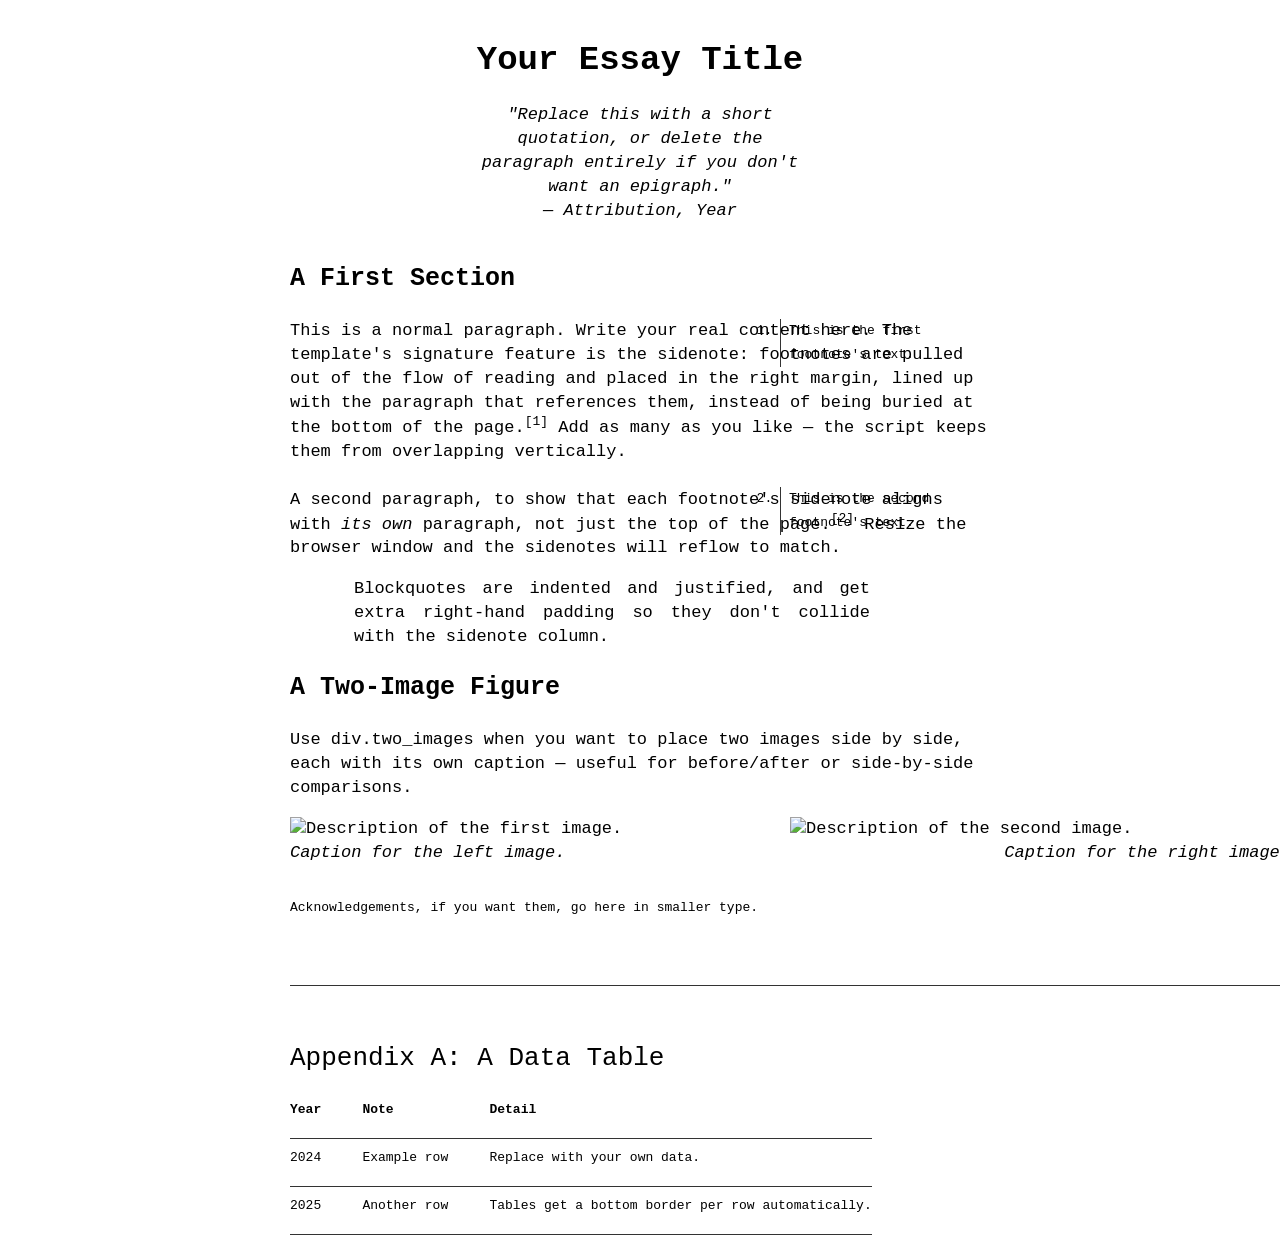
==== index.html @ 44afd7f2 "Initial website" ====
<!--
    Copyright (C) 2026  Your Name

    This file is part of [Your Page Name].

    This program is free software: you can redistribute it and/or modify
    it under the terms of the GNU General Public License as published by
    the Free Software Foundation, either version 3 of the License, or
    (at your option) any later version. See LICENSE for the full text.
-->
<!doctype html>
<html lang="en">
<head>
  <meta charset="utf-8">
  <meta name="viewport" content="width=device-width, initial-scale=1">
  <title>Your Essay Title</title>
  <meta name="description" content="A one-sentence description of this page, used by search engines and link previews.">

  <link rel="stylesheet" href="style.css">
  <link rel="stylesheet" href="sidenotes.css">
</head>
<body>

<div id="article">
  <header>
    <h1>Your Essay Title</h1>

    <p class="epigraph">"Replace this with a short quotation, or delete the paragraph
      entirely if you don't want an epigraph."<br>
      &mdash; Attribution, Year</p>
  </header>

  <h2 id="first-section">A First Section</h2>

  <p>This is a normal paragraph. Write your real content here. The template's
    signature feature is the sidenote: footnotes are pulled out of the flow of
    reading and placed in the right margin, lined up with the paragraph that
    references them, instead of being buried at the bottom of the page.<a
      href="#fn-example" id="fnref-example" class="footnote">1</a> Add as many
    as you like &mdash; the script keeps them from overlapping vertically.</p>

  <p>A second paragraph, to show that each footnote's sidenote aligns with
    <em>its own</em> paragraph, not just the top of the page.<a href="#fn-second"
      id="fnref-second" class="footnote">2</a> Resize the browser window and the
    sidenotes will reflow to match.</p>

  <blockquote>
    Blockquotes are indented and justified, and get extra right-hand padding so
    they don't collide with the sidenote column.
  </blockquote>

  <h2 id="images">A Two-Image Figure</h2>

  <p>Use <code>div.two_images</code> when you want to place two images side by
    side, each with its own caption &mdash; useful for before/after or
    side-by-side comparisons.</p>

  <div class="two_images">
    <figure>
      <img src="your-image-1.jpg" width="500" alt="Description of the first image.">
      <figcaption>Caption for the left image.</figcaption>
    </figure>
    <figure>
      <img src="your-image-2.jpg" width="500" alt="Description of the second image.">
      <figcaption>Caption for the right image.</figcaption>
    </figure>
  </div>

  <p class="ack">Acknowledgements, if you want them, go here in smaller type.</p>

  <div class="footnotes">
    <ol>
      <li id="fn-example">
        <p>This is the first footnote's text. <a href="#fnref-example"
          class="reversefootnote">&#8617;</a></p>
      </li>
      <li id="fn-second">
        <p>This is the second footnote's text. <a href="#fnref-second"
          class="reversefootnote">&#8617;</a></p>
      </li>
    </ol>
  </div>

  <div id="appendix">
    <h2 id="appendix-a">Appendix A: A Data Table</h2>
    <table>
      <tr><th>Year</th><th>Note</th><th>Detail</th></tr>
      <tr><td>2024</td><td>Example row</td><td>Replace with your own data.</td></tr>
      <tr><td>2025</td><td>Another row</td><td>Tables get a bottom border per row automatically.</td></tr>
    </table>
  </div>

</div>

<script src="sidenotes.js"></script>
</body>
</html>
---- style.css ----
/*
    style.css -- base article typography and layout

    Copyright (C) 2026  Your Name

    This program is free software: you can redistribute it and/or modify
    it under the terms of the GNU General Public License as published by
    the Free Software Foundation, either version 3 of the License, or
    (at your option) any later version. See LICENSE for the full text.
*/

* {
    -moz-box-sizing: border-box;
    -webkit-box-sizing: border-box;
    box-sizing: border-box;
    margin: 0;
}

body {
    padding: 24px;
    color: #000;
    background: #fff;
    line-height: 24px;
    font-size: 17px;
    /* Free, metric-compatible alternatives come first; proprietary
       Times New Roman is kept only as a last-resort fallback for
       systems that lack the free fonts installed. */
    font-family: monospace, monospace;
}

header {
    width: 1000px;
}

h1 {
    font-size: 34px;
    line-height: 48px;
    padding: 12px 0;
    text-align: center;
}

h2 {
    font-size: 25px;
    line-height: 48px;
    padding: 15px 0 9px 0;
}

img, figure {
    display: block;
}
figure {
    position: relative;
    padding-bottom: 24px;
}

p {
    padding: 7px 0 17px 0;
}

div#article {
    width: 1000px;
    padding-right: 300px; /* reserves room for the sidenote column */
    position: relative;
    margin: 0 auto;
}

p.epigraph {
    text-align: center;
    font-style: italic;
    padding-left: 180px;
    padding-right: 180px;
}

p.ack {
    font-size: 13px;
}

blockquote {
    padding-left: 64px;
    padding-right: 120px;
    text-align: justify;
}

a.footnote {
    font-size: 13px;
    line-height: 13px;
    vertical-align: super;
}

.footnotes-processed a.footnote {
    color: black;
    text-decoration: none;
}
.footnotes-processed a.footnote:before { content: '['; }
.footnotes-processed a.footnote:after  { content: ']'; }

@media (max-width: 1300px) {
    /* Below this width there isn't room for a 1000px article plus a
       300px sidenote column; fall back to footnotes at the bottom. */
    div#article {
        width: 100%;
        max-width: 700px;
        padding-right: 0;
    }
    header, p.epigraph, blockquote { width: auto; }
}
---- sidenotes.css ----
/*
    sidenotes.css -- margin footnotes, two-image figures, appendix tables

    Copyright (C) 2026  Your Name

    This program is free software: you can redistribute it and/or modify
    it under the terms of the GNU General Public License as published by
    the Free Software Foundation, either version 3 of the License, or
    (at your option) any later version. See LICENSE for the full text.
*/

/* --- Sidenote footnotes --------------------------------------------- */
/* sidenotes.js adds .footnotes-side to div.footnotes and positions
   each <li> with an inline `top` matching the paragraph it annotates. */

div.footnotes {
    font-size: 13px;
}
div.footnotes-side {
    width: 250px;
    position: absolute;
    top: 0;
    right: 0;
}
div.footnotes-side li {
    padding: 7px 0 17px 0;
    position: absolute;
}
div.footnotes-side li p {
    padding: 0 0 0 8px;
    border-left: 1px solid #333;
    text-indent: 24px;
}
div.footnotes-side li p:first-child {
    text-indent: 0;
}
div.footnotes-side a.reversefootnote {
    display: none; /* the "return to text" arrow only makes sense
                       when footnotes are at the bottom of the page */
}
div.footnotes-side hr {
    display: none;
}

/* --- Two-image figure block ------------------------------------------ */

div.two_images {
    overflow: auto;
    width: 1000px;
}
div.two_images figure {
    float: left;
    width: 500px;
}
div.two_images figcaption {
    font-style: italic;
}
div.two_images figure:last-child figcaption {
    text-align: right;
}

/* --- Appendix ---------------------------------------------------------- */

#appendix {
    font-size: 13px;
    margin-top: 48px;         /* adjust to taste -- this is just a section break */
    padding-top: 24px;
    border-top: 1px solid #333;
    font-family: monospace, monospace;
    width: 1000px;
    margin-left: auto;
    margin-right: auto;
}
#appendix h2 {
    padding-top: 24px;
    font-weight: normal;
    font-size: 26px;
}

/* --- Table styling ------------------------------------------------------ */

table {
    border-spacing: 0;
}
table ul {
    margin: 0;
    padding: 0;
    list-style: none;
}
th {
    text-align: left;
}
th, td {
    padding: 7px 3ex 16px;
    vertical-align: top;
    border-bottom: 1px solid #333;
}
td p:first-child { padding-top: 0; }
td p:last-child  { padding-bottom: 0; }
th:last-child, td:last-child   { padding-right: 0; }
th:first-child,  td:first-child { padding-left: 0; }

/* Optional utility class -- apply to any <table> you want to render
   with a bold first column, e.g. for a labelled comparison table. */
table.data-table tr > td:first-child {
    font-weight: bold;
}
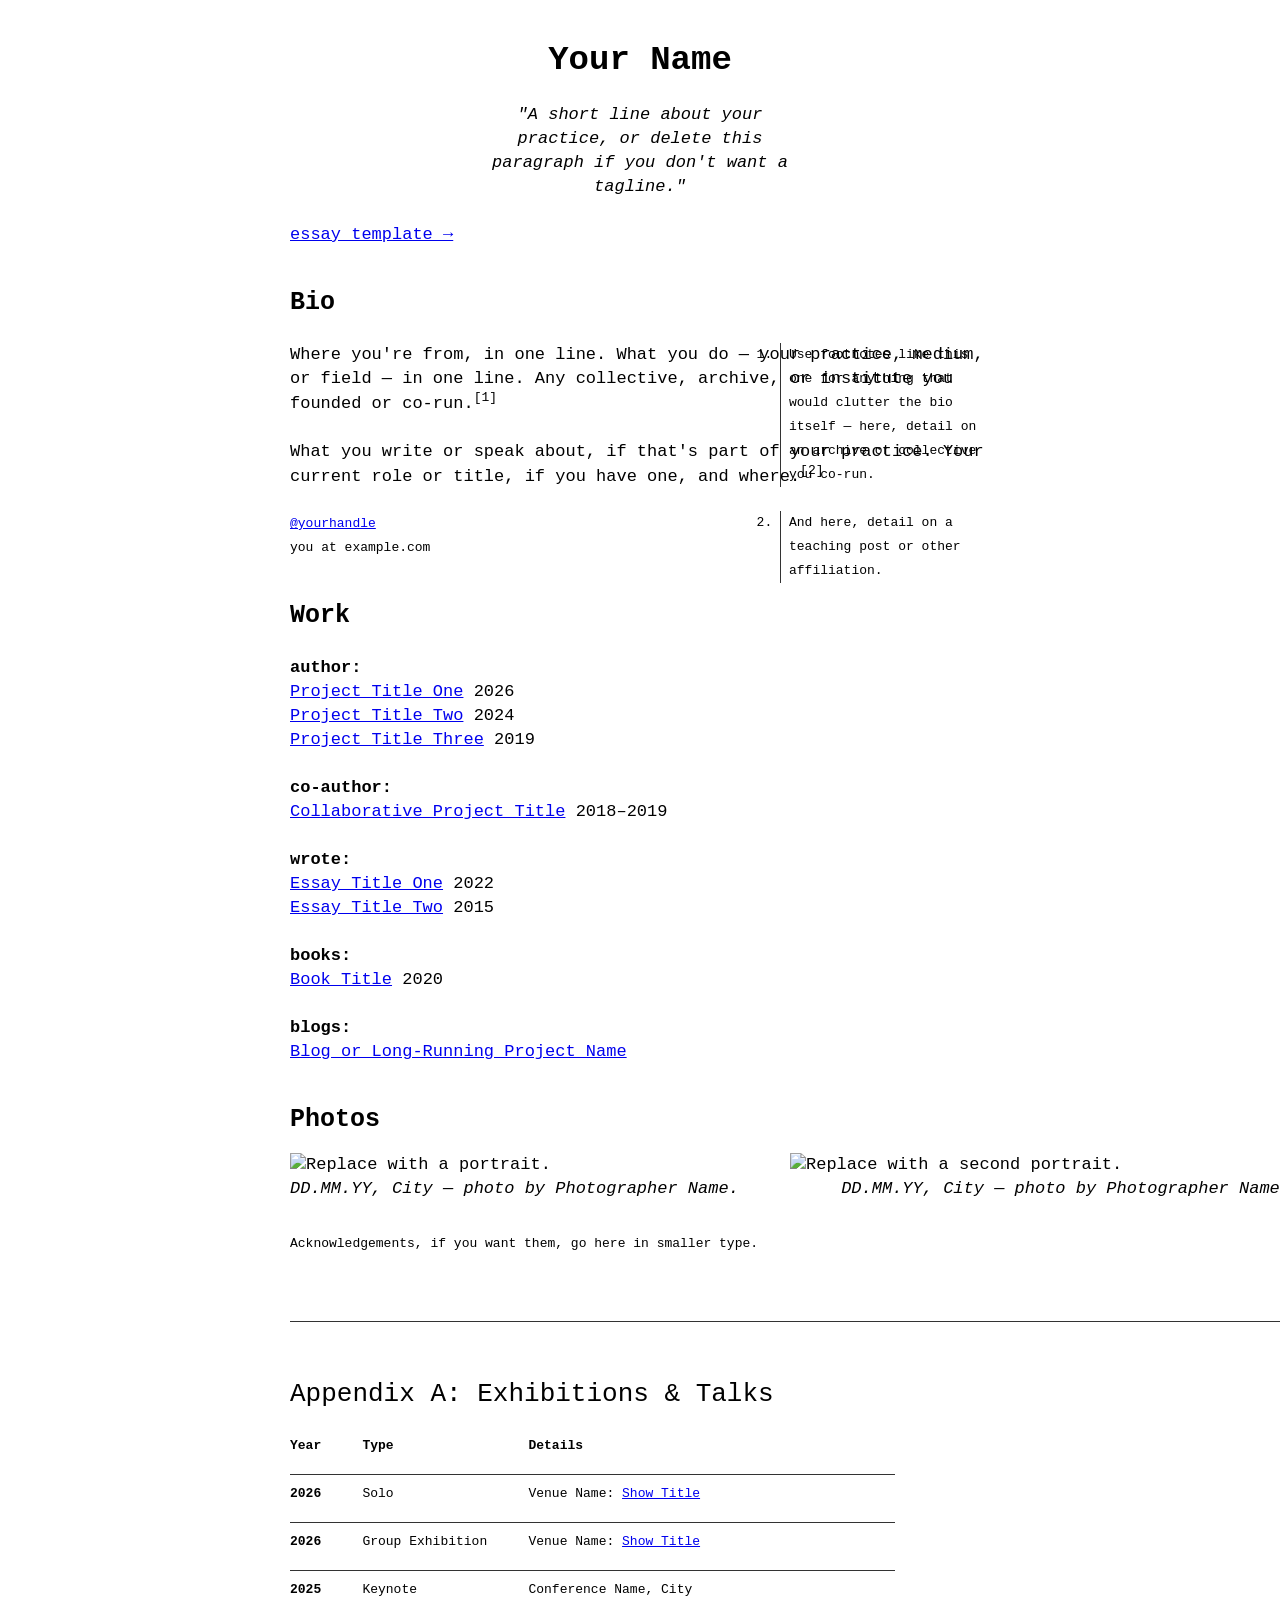
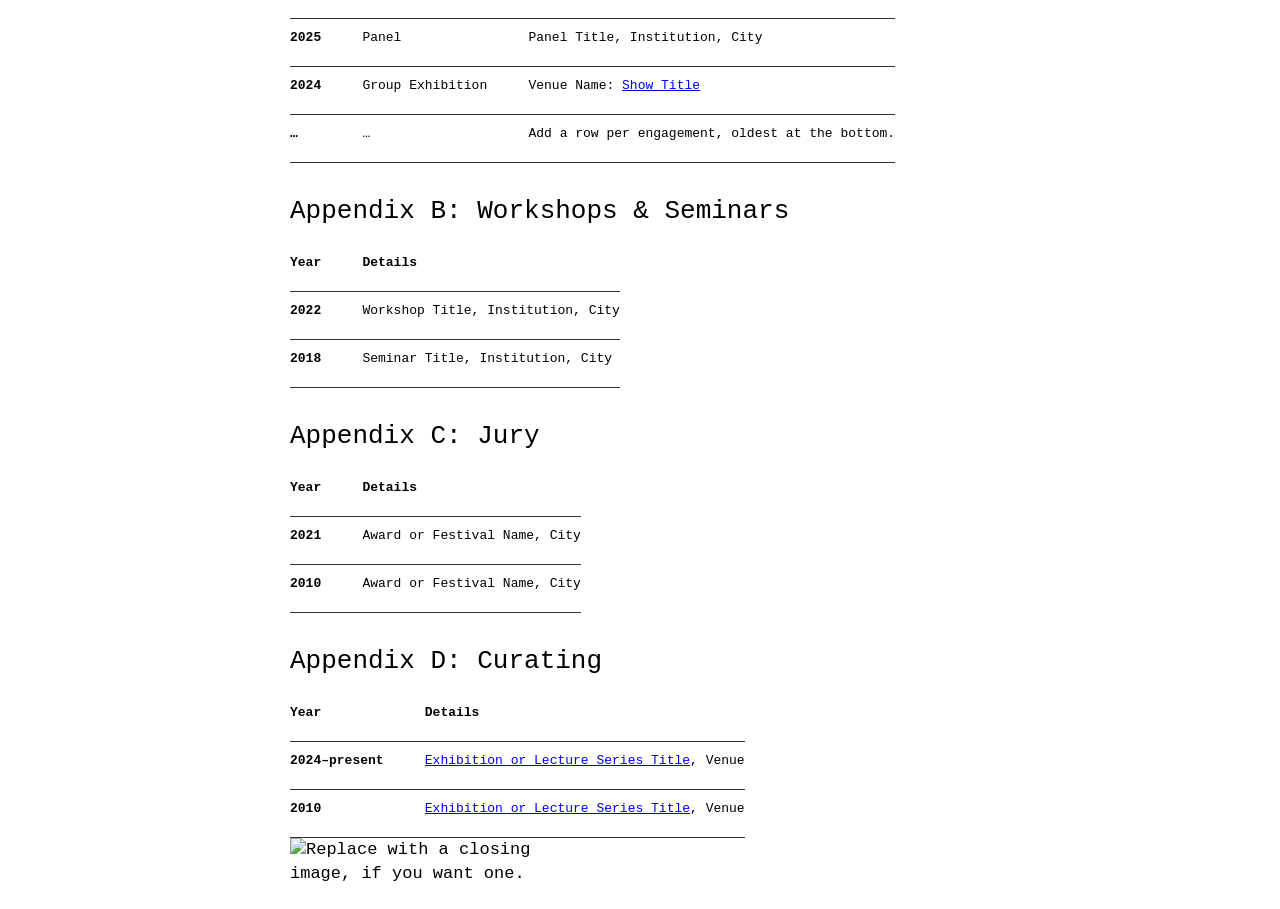
==== commit 1f4834cb: "Initial website" ====
--- a/index.html
+++ b/index.html
@@ -13,8 +13,8 @@
 <head>
   <meta charset="utf-8">
   <meta name="viewport" content="width=device-width, initial-scale=1">
-  <title>Your Essay Title</title>
-  <meta name="description" content="A one-sentence description of this page, used by search engines and link previews.">
+  <title>Your Name</title>
+  <meta name="description" content="Homepage of Your Name -- bio, work, and exhibition history.">
 
   <link rel="stylesheet" href="style.css">
   <link rel="stylesheet" href="sidenotes.css">
@@ -23,46 +23,59 @@
 
 <div id="article">
   <header>
-    <h1>Your Essay Title</h1>
-
-    <p class="epigraph">"Replace this with a short quotation, or delete the paragraph
-      entirely if you don't want an epigraph."<br>
-      &mdash; Attribution, Year</p>
+    <h1>Your Name</h1>
+    <p class="epigraph">"A short line about your practice, or delete this
+      paragraph if you don't want a tagline."</p>
   </header>
 
-  <h2 id="first-section">A First Section</h2>
+  <p><a href="essay.html">essay template &rarr;</a></p>
 
-  <p>This is a normal paragraph. Write your real content here. The template's
-    signature feature is the sidenote: footnotes are pulled out of the flow of
-    reading and placed in the right margin, lined up with the paragraph that
-    references them, instead of being buried at the bottom of the page.<a
-      href="#fn-example" id="fnref-example" class="footnote">1</a> Add as many
-    as you like &mdash; the script keeps them from overlapping vertically.</p>
+  <h2 id="bio">Bio</h2>
 
-  <p>A second paragraph, to show that each footnote's sidenote aligns with
-    <em>its own</em> paragraph, not just the top of the page.<a href="#fn-second"
-      id="fnref-second" class="footnote">2</a> Resize the browser window and the
-    sidenotes will reflow to match.</p>
+  <p>Where you're from, in one line. What you do &mdash; your practice,
+    medium, or field &mdash; in one line. Any collective, archive, or
+    institute you founded or co-run.<a href="#fn-institute" id="fnref-institute"
+      class="footnote">1</a></p>
 
-  <blockquote>
-    Blockquotes are indented and justified, and get extra right-hand padding so
-    they don't collide with the sidenote column.
-  </blockquote>
+  <p>What you write or speak about, if that's part of your practice. Your
+    current role or title, if you have one, and where.<a href="#fn-role"
+      id="fnref-role" class="footnote">2</a></p>
 
-  <h2 id="images">A Two-Image Figure</h2>
+  <p class="ack">
+    <a href="https://example.com/">@yourhandle</a><br>
+    you at example.com
+  </p>
 
-  <p>Use <code>div.two_images</code> when you want to place two images side by
-    side, each with its own caption &mdash; useful for before/after or
-    side-by-side comparisons.</p>
+  <h2 id="work">Work</h2>
+
+  <p><b>author:</b><br>
+    <a href="your-project-1/">Project Title One</a> 2026<br>
+    <a href="your-project-2/">Project Title Two</a> 2024<br>
+    <a href="your-project-3/">Project Title Three</a> 2019</p>
+
+  <p><b>co-author:</b><br>
+    <a href="your-collaboration/">Collaborative Project Title</a> 2018&ndash;2019</p>
+
+  <p><b>wrote:</b><br>
+    <a href="your-essay-1/">Essay Title One</a> 2022<br>
+    <a href="your-essay-2/">Essay Title Two</a> 2015</p>
+
+  <p><b>books:</b><br>
+    <a href="https://example.com/">Book Title</a> 2020</p>
+
+  <p><b>blogs:</b><br>
+    <a href="https://example.com/">Blog or Long-Running Project Name</a></p>
+
+  <h2 id="photos">Photos</h2>
 
   <div class="two_images">
     <figure>
-      <img src="your-image-1.jpg" width="500" alt="Description of the first image.">
-      <figcaption>Caption for the left image.</figcaption>
+      <img src="your-photo-1.jpg" width="500" alt="Replace with a portrait.">
+      <figcaption>DD.MM.YY, City &mdash; photo by Photographer Name.</figcaption>
     </figure>
     <figure>
-      <img src="your-image-2.jpg" width="500" alt="Description of the second image.">
-      <figcaption>Caption for the right image.</figcaption>
+      <img src="your-photo-2.jpg" width="500" alt="Replace with a second portrait.">
+      <figcaption>DD.MM.YY, City &mdash; photo by Photographer Name.</figcaption>
     </figure>
   </div>
 
@@ -70,25 +83,53 @@
 
   <div class="footnotes">
     <ol>
-      <li id="fn-example">
-        <p>This is the first footnote's text. <a href="#fnref-example"
-          class="reversefootnote">&#8617;</a></p>
+      <li id="fn-institute">
+        <p>Use footnotes like this one for anything that would clutter the
+          bio itself &mdash; here, detail on an archive or collective you
+          co-run. <a href="#fnref-institute" class="reversefootnote">&#8617;</a></p>
       </li>
-      <li id="fn-second">
-        <p>This is the second footnote's text. <a href="#fnref-second"
-          class="reversefootnote">&#8617;</a></p>
+      <li id="fn-role">
+        <p>And here, detail on a teaching post or other affiliation.
+          <a href="#fnref-role" class="reversefootnote">&#8617;</a></p>
       </li>
     </ol>
   </div>
 
   <div id="appendix">
-    <h2 id="appendix-a">Appendix A: A Data Table</h2>
-    <table>
-      <tr><th>Year</th><th>Note</th><th>Detail</th></tr>
-      <tr><td>2024</td><td>Example row</td><td>Replace with your own data.</td></tr>
-      <tr><td>2025</td><td>Another row</td><td>Tables get a bottom border per row automatically.</td></tr>
+    <h2 id="exhibitions">Appendix A: Exhibitions &amp; Talks</h2>
+    <table class="data-table">
+      <tr><th>Year</th><th>Type</th><th>Details</th></tr>
+      <tr><td>2026</td><td>Solo</td><td>Venue Name: <a href="#">Show Title</a></td></tr>
+      <tr><td>2026</td><td>Group Exhibition</td><td>Venue Name: <a href="#">Show Title</a></td></tr>
+      <tr><td>2025</td><td>Keynote</td><td>Conference Name, City</td></tr>
+      <tr><td>2025</td><td>Panel</td><td>Panel Title, Institution, City</td></tr>
+      <tr><td>2024</td><td>Group Exhibition</td><td>Venue Name: <a href="#">Show Title</a></td></tr>
+      <tr><td>&hellip;</td><td>&hellip;</td><td>Add a row per engagement, oldest at the bottom.</td></tr>
+    </table>
+
+    <h2 id="workshops">Appendix B: Workshops &amp; Seminars</h2>
+    <table class="data-table">
+      <tr><th>Year</th><th>Details</th></tr>
+      <tr><td>2022</td><td>Workshop Title, Institution, City</td></tr>
+      <tr><td>2018</td><td>Seminar Title, Institution, City</td></tr>
+    </table>
+
+    <h2 id="jury">Appendix C: Jury</h2>
+    <table class="data-table">
+      <tr><th>Year</th><th>Details</th></tr>
+      <tr><td>2021</td><td>Award or Festival Name, City</td></tr>
+      <tr><td>2010</td><td>Award or Festival Name, City</td></tr>
+    </table>
+
+    <h2 id="curating">Appendix D: Curating</h2>
+    <table class="data-table">
+      <tr><th>Year</th><th>Details</th></tr>
+      <tr><td>2024&ndash;present</td><td><a href="#">Exhibition or Lecture Series Title</a>, Venue</td></tr>
+      <tr><td>2010</td><td><a href="#">Exhibition or Lecture Series Title</a>, Venue</td></tr>
     </table>
   </div>
+
+  <img src="your-closing-image.jpg" width="300" alt="Replace with a closing image, if you want one.">
 
 </div>
 
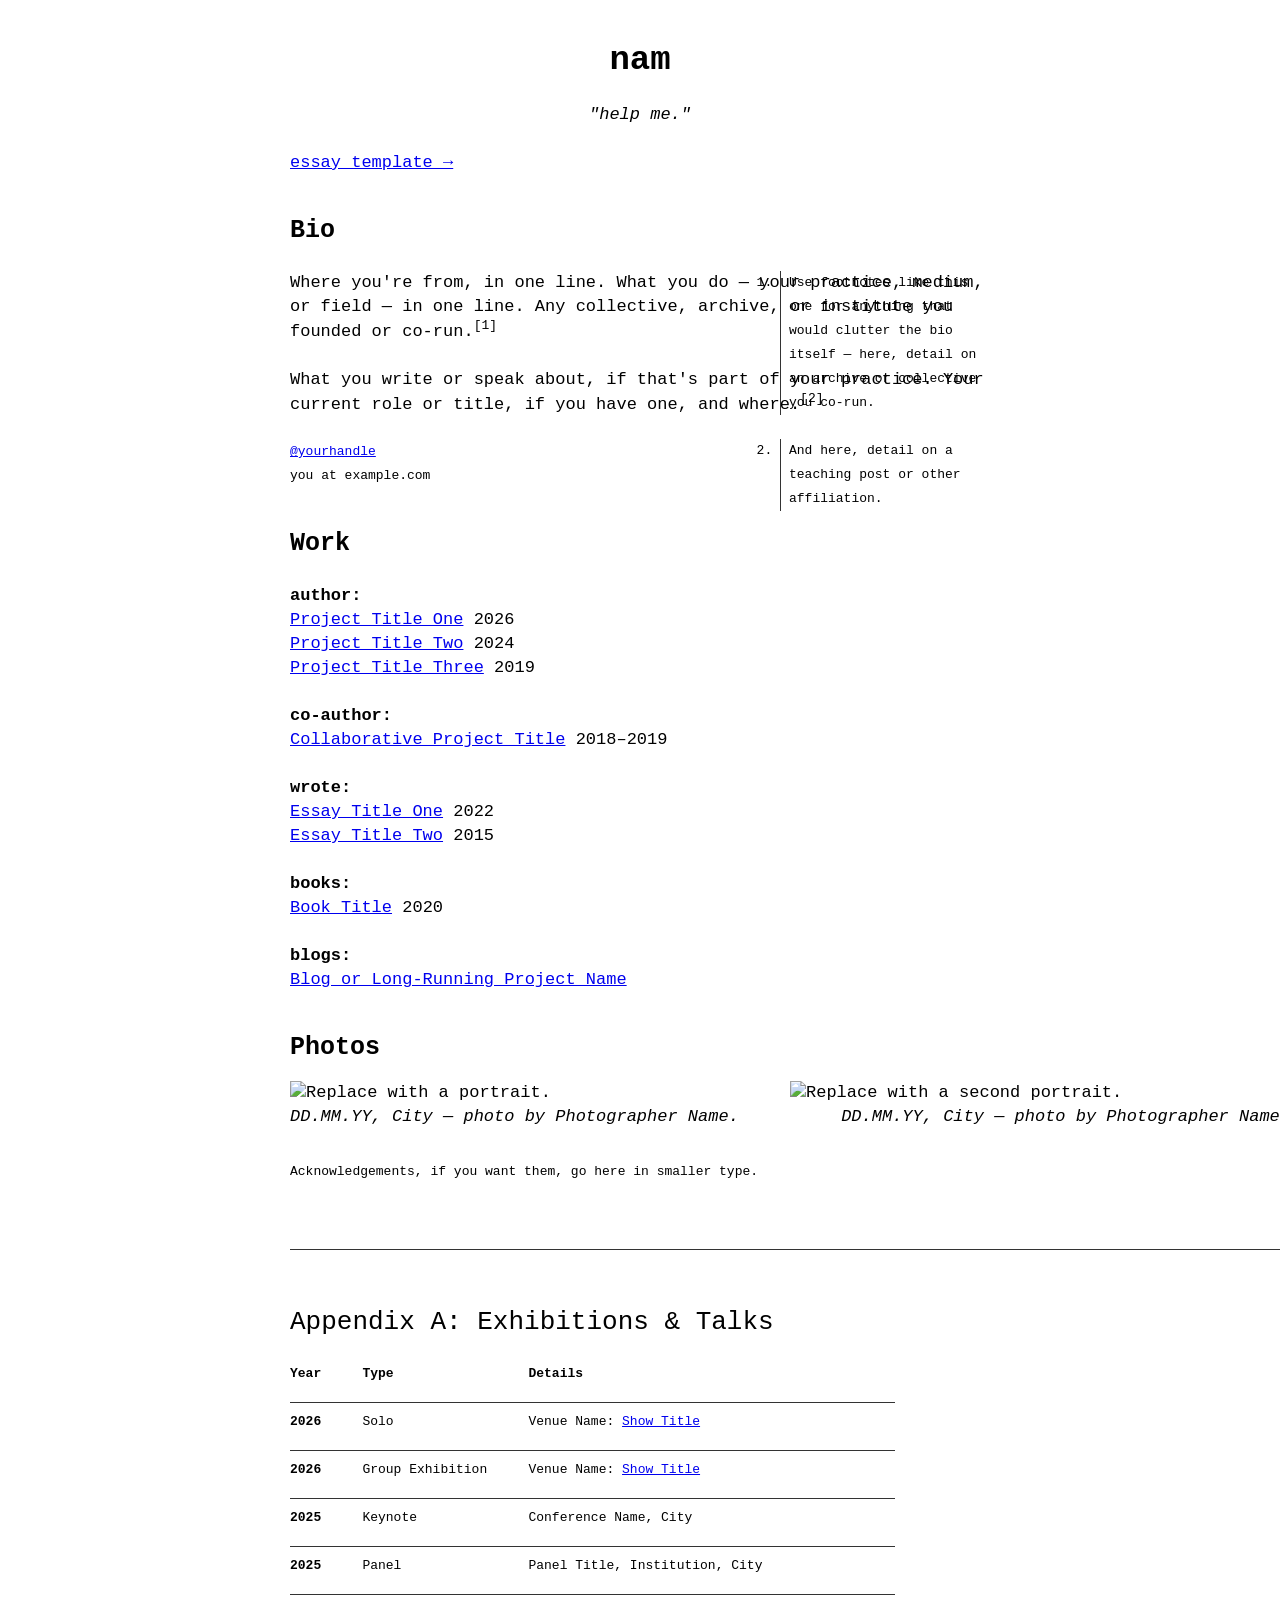
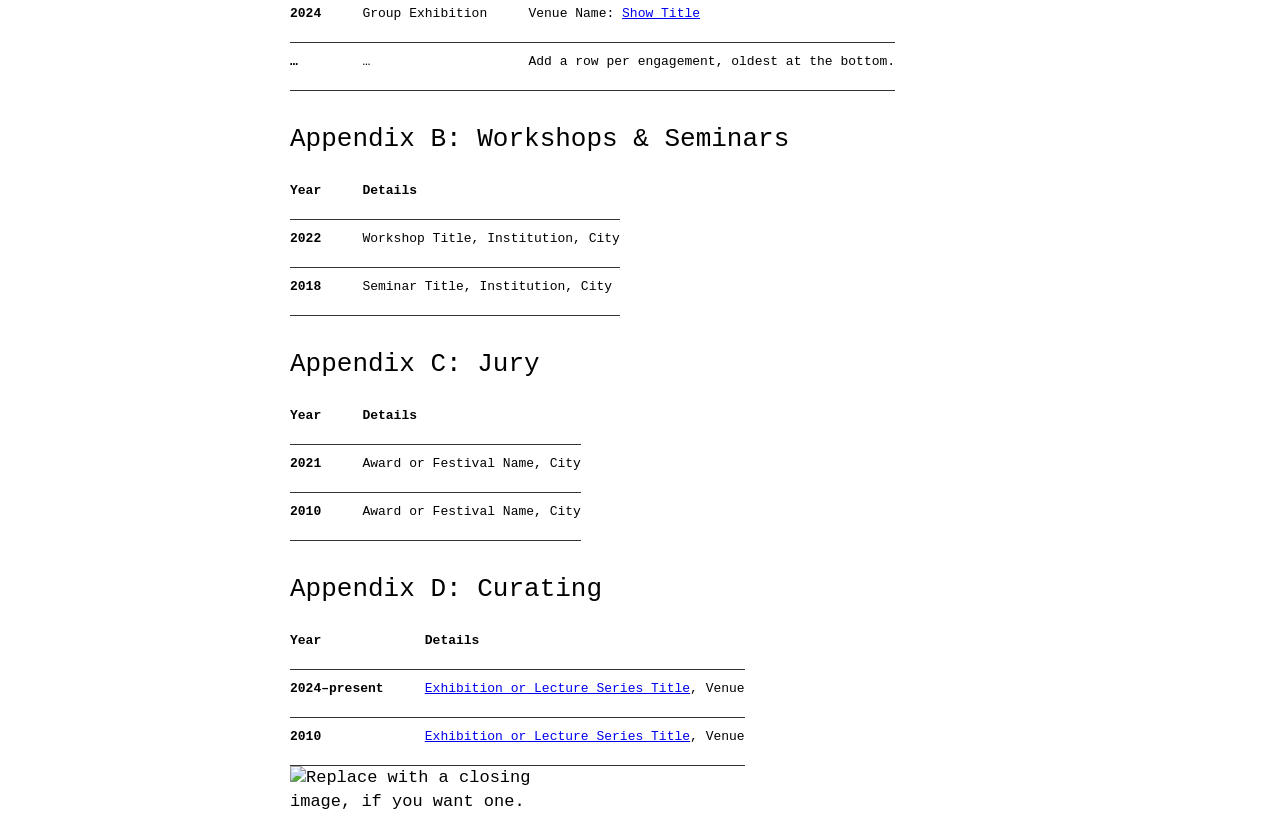
==== commit b68f3634: "lol" ====
--- a/index.html
+++ b/index.html
@@ -1,7 +1,7 @@
 <!--
-    Copyright (C) 2026  Your Name
+    Copyright (C) 2026 webpage 
 
-    This file is part of [Your Page Name].
+    This file is part of webpage.
 
     This program is free software: you can redistribute it and/or modify
     it under the terms of the GNU General Public License as published by
@@ -13,8 +13,8 @@
 <head>
   <meta charset="utf-8">
   <meta name="viewport" content="width=device-width, initial-scale=1">
-  <title>Your Name</title>
-  <meta name="description" content="Homepage of Your Name -- bio, work, and exhibition history.">
+  <title>nam</title>
+  <meta name="description" content="Homepage of chaeyeon nam -- bio, work, and exhibition history.">
 
   <link rel="stylesheet" href="style.css">
   <link rel="stylesheet" href="sidenotes.css">
@@ -23,9 +23,8 @@
 
 <div id="article">
   <header>
-    <h1>Your Name</h1>
-    <p class="epigraph">"A short line about your practice, or delete this
-      paragraph if you don't want a tagline."</p>
+    <h1>nam</h1>
+    <p class="epigraph">"help me."</p>
   </header>
 
   <p><a href="essay.html">essay template &rarr;</a></p>
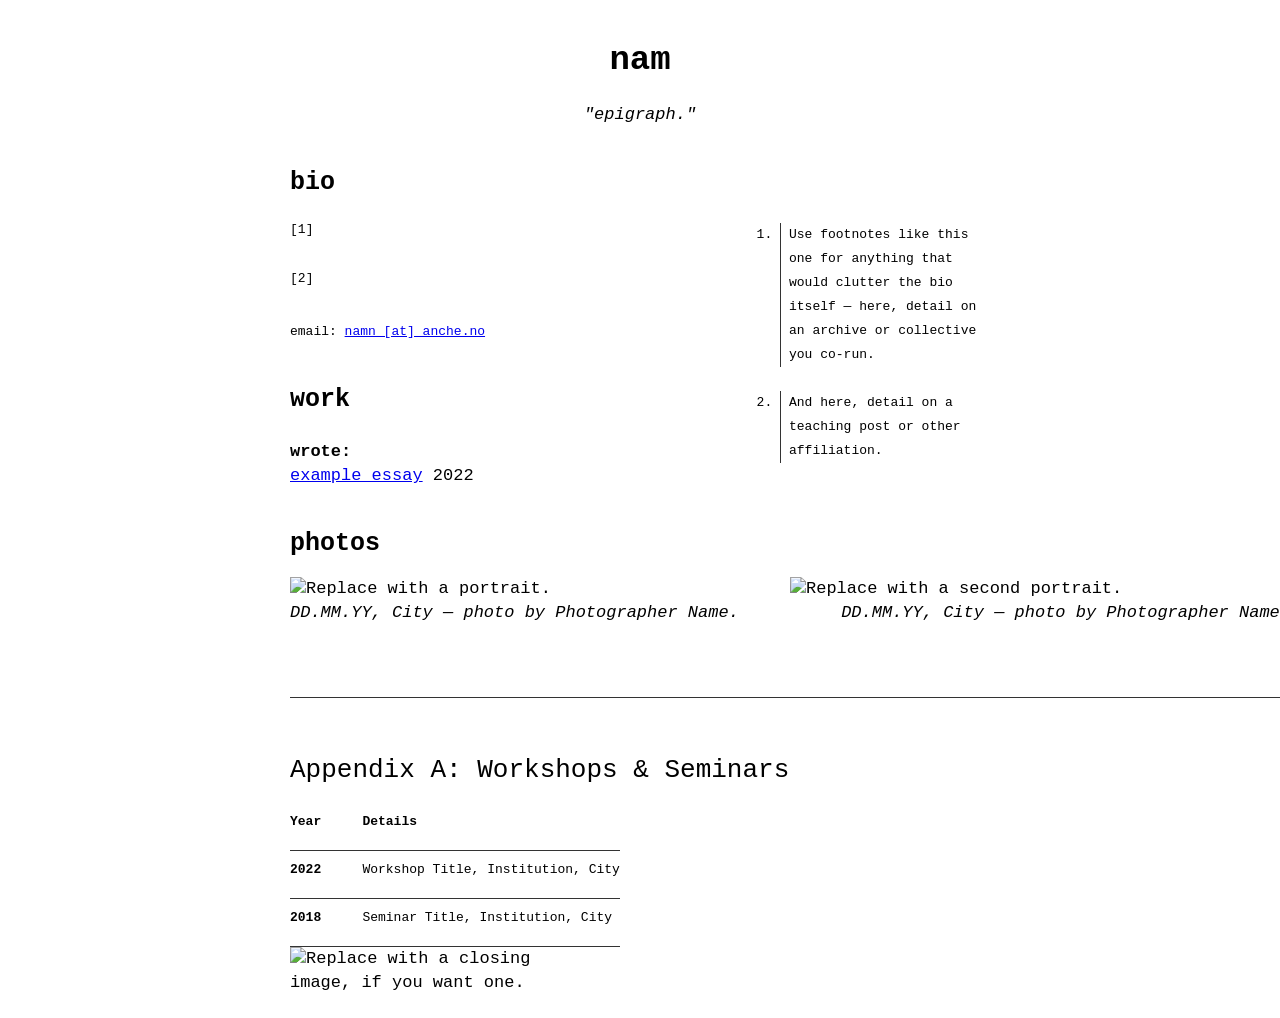
==== commit 2121ec00: "content" ====
--- a/index.html
+++ b/index.html
@@ -13,8 +13,8 @@
 <head>
   <meta charset="utf-8">
   <meta name="viewport" content="width=device-width, initial-scale=1">
-  <title>nam</title>
-  <meta name="description" content="Homepage of chaeyeon nam -- bio, work, and exhibition history.">
+  <title>webpage</title>
+  <meta name="description" content="webpage of nam">
 
   <link rel="stylesheet" href="style.css">
   <link rel="stylesheet" href="sidenotes.css">
@@ -24,48 +24,28 @@
 <div id="article">
   <header>
     <h1>nam</h1>
-    <p class="epigraph">"help me."</p>
+    <p class="epigraph">"epigraph."</p>
   </header>
 
-  <p><a href="essay.html">essay template &rarr;</a></p>
 
-  <h2 id="bio">Bio</h2>
+  <h2 id="bio">bio</h2>
 
-  <p>Where you're from, in one line. What you do &mdash; your practice,
-    medium, or field &mdash; in one line. Any collective, archive, or
-    institute you founded or co-run.<a href="#fn-institute" id="fnref-institute"
+  <p><a href="#fn-institute" id="fnref-institute"
       class="footnote">1</a></p>
 
-  <p>What you write or speak about, if that's part of your practice. Your
-    current role or title, if you have one, and where.<a href="#fn-role"
+  <p><a href="#fn-role"
       id="fnref-role" class="footnote">2</a></p>
 
   <p class="ack">
-    <a href="https://example.com/">@yourhandle</a><br>
-    you at example.com
+    email: <a href="mailto:namn@anche.no">namn [at] anche.no</a><br>
   </p>
 
-  <h2 id="work">Work</h2>
-
-  <p><b>author:</b><br>
-    <a href="your-project-1/">Project Title One</a> 2026<br>
-    <a href="your-project-2/">Project Title Two</a> 2024<br>
-    <a href="your-project-3/">Project Title Three</a> 2019</p>
-
-  <p><b>co-author:</b><br>
-    <a href="your-collaboration/">Collaborative Project Title</a> 2018&ndash;2019</p>
+  <h2 id="work">work</h2>
 
   <p><b>wrote:</b><br>
-    <a href="your-essay-1/">Essay Title One</a> 2022<br>
-    <a href="your-essay-2/">Essay Title Two</a> 2015</p>
+    <a href="essay.html">example essay</a> 2022<br>
 
-  <p><b>books:</b><br>
-    <a href="https://example.com/">Book Title</a> 2020</p>
-
-  <p><b>blogs:</b><br>
-    <a href="https://example.com/">Blog or Long-Running Project Name</a></p>
-
-  <h2 id="photos">Photos</h2>
+  <h2 id="photos">photos</h2>
 
   <div class="two_images">
     <figure>
@@ -77,8 +57,6 @@
       <figcaption>DD.MM.YY, City &mdash; photo by Photographer Name.</figcaption>
     </figure>
   </div>
-
-  <p class="ack">Acknowledgements, if you want them, go here in smaller type.</p>
 
   <div class="footnotes">
     <ol>
@@ -95,37 +73,13 @@
   </div>
 
   <div id="appendix">
-    <h2 id="exhibitions">Appendix A: Exhibitions &amp; Talks</h2>
-    <table class="data-table">
-      <tr><th>Year</th><th>Type</th><th>Details</th></tr>
-      <tr><td>2026</td><td>Solo</td><td>Venue Name: <a href="#">Show Title</a></td></tr>
-      <tr><td>2026</td><td>Group Exhibition</td><td>Venue Name: <a href="#">Show Title</a></td></tr>
-      <tr><td>2025</td><td>Keynote</td><td>Conference Name, City</td></tr>
-      <tr><td>2025</td><td>Panel</td><td>Panel Title, Institution, City</td></tr>
-      <tr><td>2024</td><td>Group Exhibition</td><td>Venue Name: <a href="#">Show Title</a></td></tr>
-      <tr><td>&hellip;</td><td>&hellip;</td><td>Add a row per engagement, oldest at the bottom.</td></tr>
-    </table>
-
-    <h2 id="workshops">Appendix B: Workshops &amp; Seminars</h2>
+    <h2 id="workshops">Appendix A: Workshops &amp; Seminars</h2>
     <table class="data-table">
       <tr><th>Year</th><th>Details</th></tr>
       <tr><td>2022</td><td>Workshop Title, Institution, City</td></tr>
       <tr><td>2018</td><td>Seminar Title, Institution, City</td></tr>
     </table>
 
-    <h2 id="jury">Appendix C: Jury</h2>
-    <table class="data-table">
-      <tr><th>Year</th><th>Details</th></tr>
-      <tr><td>2021</td><td>Award or Festival Name, City</td></tr>
-      <tr><td>2010</td><td>Award or Festival Name, City</td></tr>
-    </table>
-
-    <h2 id="curating">Appendix D: Curating</h2>
-    <table class="data-table">
-      <tr><th>Year</th><th>Details</th></tr>
-      <tr><td>2024&ndash;present</td><td><a href="#">Exhibition or Lecture Series Title</a>, Venue</td></tr>
-      <tr><td>2010</td><td><a href="#">Exhibition or Lecture Series Title</a>, Venue</td></tr>
-    </table>
   </div>
 
   <img src="your-closing-image.jpg" width="300" alt="Replace with a closing image, if you want one.">
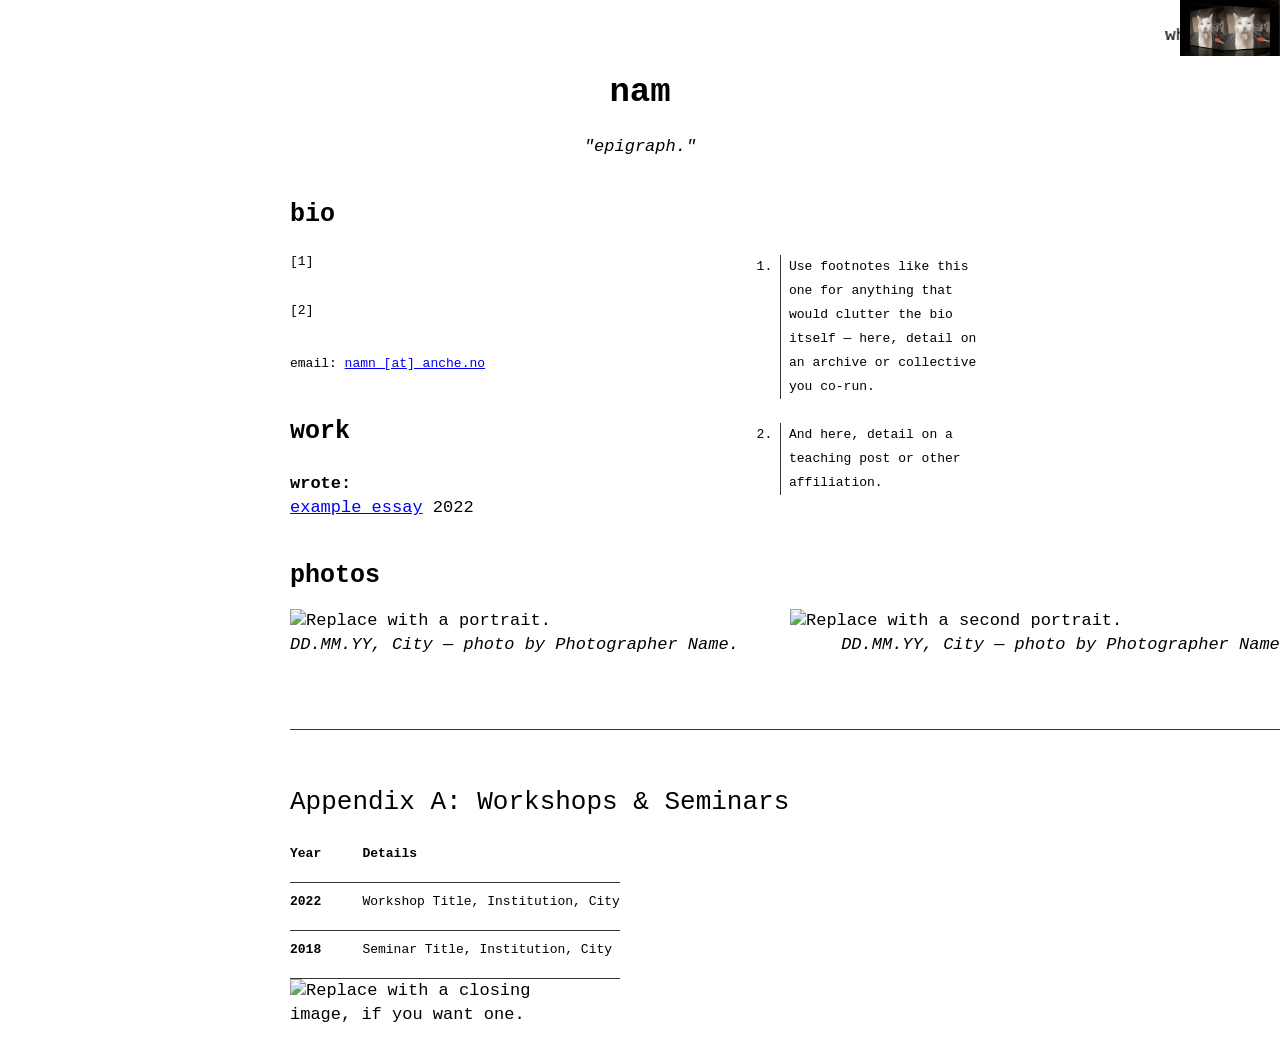
==== commit aba3410a: "minor images" ====
--- a/index.html
+++ b/index.html
@@ -18,9 +18,10 @@
 
   <link rel="stylesheet" href="style.css">
   <link rel="stylesheet" href="sidenotes.css">
+  <link rel="icon" href="nam.gif">
 </head>
-<body>
-
+<body><marquee>what</marquee>
+<a href="http://reader.lgru.net/texts/lutilisateur-turing-complet/" style="position:absolute;top:0;right:0;"><img src="bleh-bleh-cat-911702601.gif" width=100></a>
 <div id="article">
   <header>
     <h1>nam</h1>
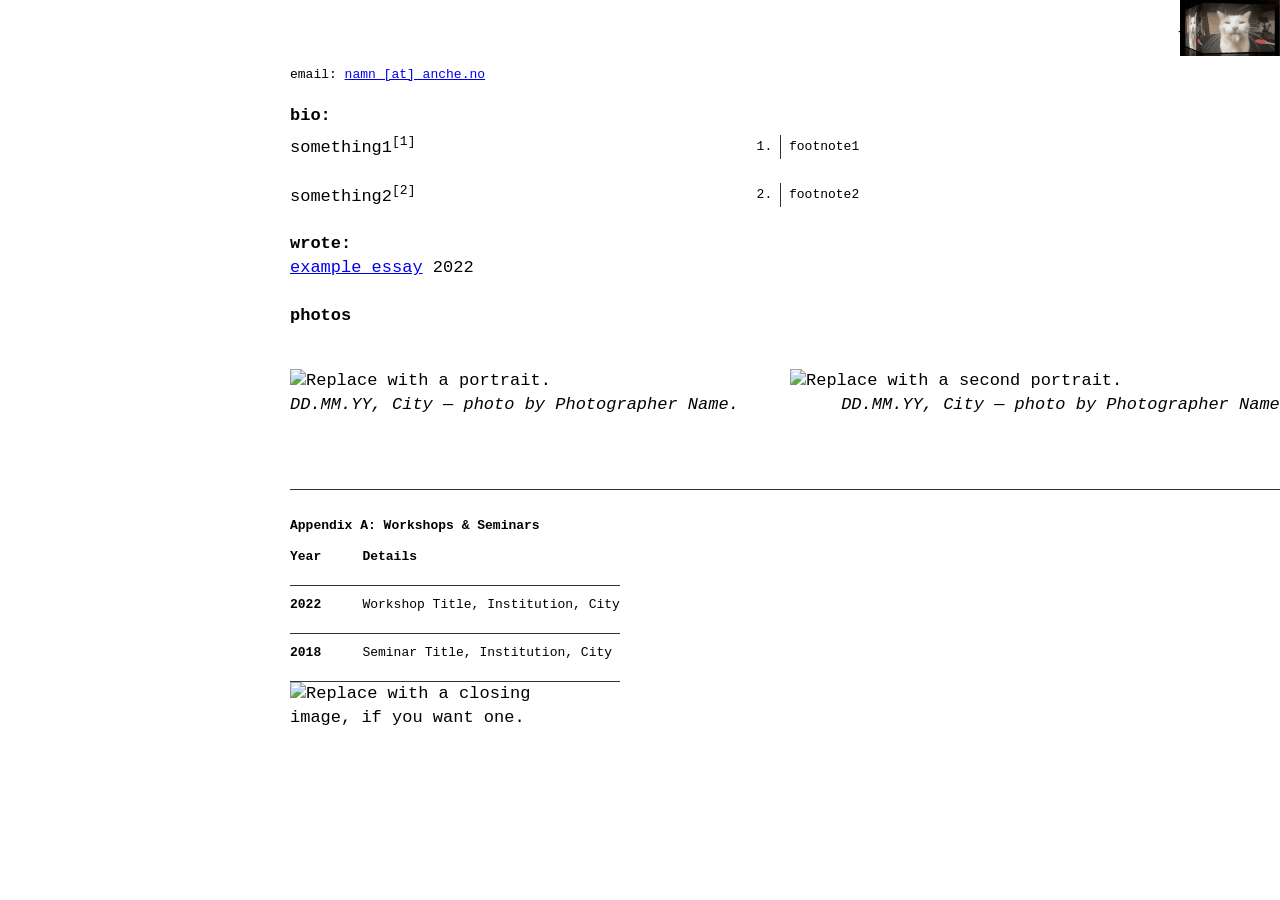
==== commit 28e700bd: "simplifying" ====
--- a/index.html
+++ b/index.html
@@ -20,33 +20,30 @@
   <link rel="stylesheet" href="sidenotes.css">
   <link rel="icon" href="nam.gif">
 </head>
-<body><marquee>what</marquee>
+<body><marquee>thoughts?</marquee>
 <a href="http://reader.lgru.net/texts/lutilisateur-turing-complet/" style="position:absolute;top:0;right:0;"><img src="bleh-bleh-cat-911702601.gif" width=100></a>
 <div id="article">
   <header>
-    <h1>nam</h1>
-    <p class="epigraph">"epigraph."</p>
+      <!-- <p class="epigraph">"epigraph."</p> -->
   </header>
-
-
-  <h2 id="bio">bio</h2>
-
-  <p><a href="#fn-institute" id="fnref-institute"
-      class="footnote">1</a></p>
-
-  <p><a href="#fn-role"
-      id="fnref-role" class="footnote">2</a></p>
 
   <p class="ack">
     email: <a href="mailto:namn@anche.no">namn [at] anche.no</a><br>
   </p>
 
-  <h2 id="work">work</h2>
+
+  <b id="bio">bio:</b>
+
+  <p>something1<a href="#fn-institute" id="fnref-institute"
+      class="footnote">1</a></p>
+
+  <p>something2<a href="#fn-role"
+      id="fnref-role" class="footnote">2</a></p>
 
   <p><b>wrote:</b><br>
     <a href="essay.html">example essay</a> 2022<br>
 
-  <h2 id="photos">photos</h2>
+    <p><b id="photos">photos</b><p>
 
   <div class="two_images">
     <figure>
@@ -62,19 +59,17 @@
   <div class="footnotes">
     <ol>
       <li id="fn-institute">
-        <p>Use footnotes like this one for anything that would clutter the
-          bio itself &mdash; here, detail on an archive or collective you
-          co-run. <a href="#fnref-institute" class="reversefootnote">&#8617;</a></p>
+        <p>footnote1 <a href="#fnref-institute" class="reversefootnote">&#8617;</a></p>
       </li>
       <li id="fn-role">
-        <p>And here, detail on a teaching post or other affiliation.
+        <p>footnote2
           <a href="#fnref-role" class="reversefootnote">&#8617;</a></p>
       </li>
     </ol>
   </div>
 
   <div id="appendix">
-    <h2 id="workshops">Appendix A: Workshops &amp; Seminars</h2>
+    <b id="workshops">Appendix A: Workshops &amp; Seminars</b>
     <table class="data-table">
       <tr><th>Year</th><th>Details</th></tr>
       <tr><td>2022</td><td>Workshop Title, Institution, City</td></tr>
